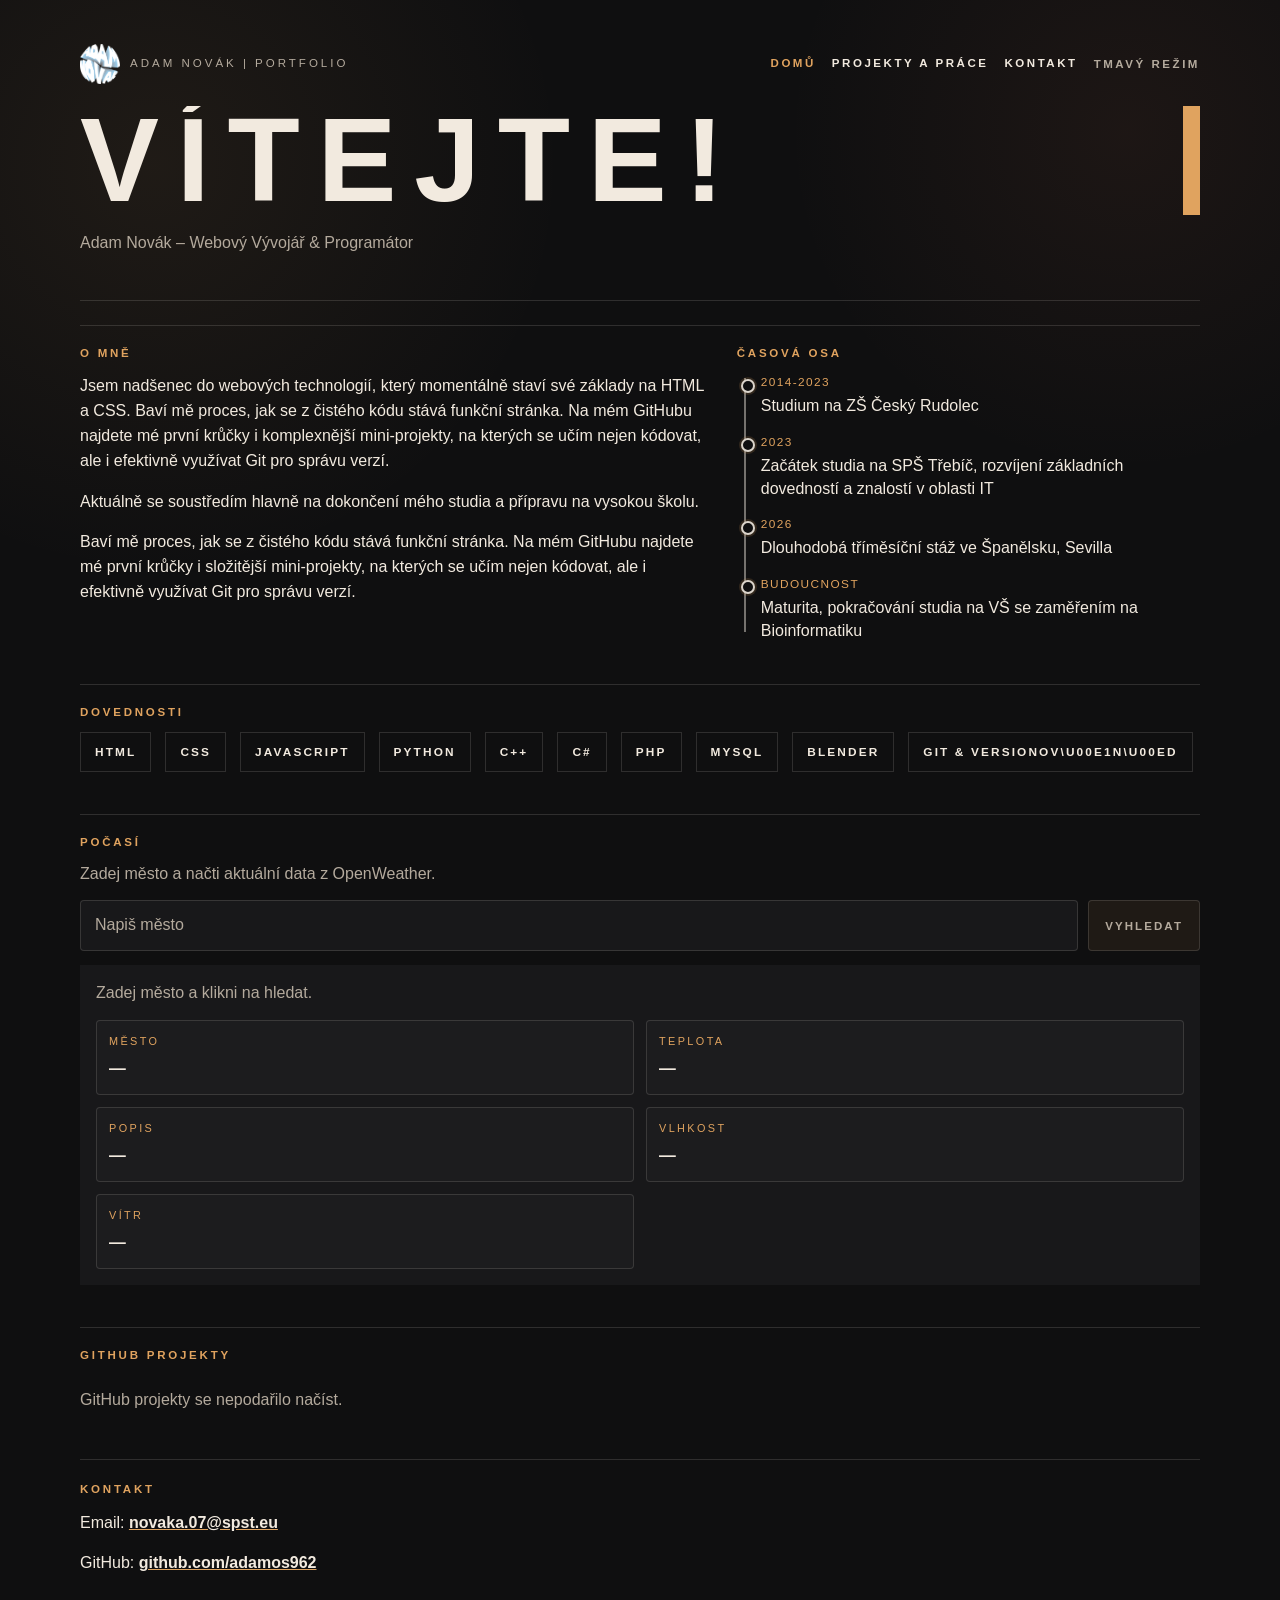
==== my-portfolio/index.html @ a5efb4b7 "Added the github repositories, also changed index a bit" ====
<!DOCTYPE html>
<html lang="cs">
<head>
    <meta charset="UTF-8">
    <meta name="viewport" content="width=device-width, initial-scale=1.0">
    <meta name="description" content="Portfolio Adama Nováka – webový vývojář, programátor, 3D designer. HTML, CSS, JavaScript, Python, C++. Přehled projektů a dovedností.">
    <meta name="author" content="Adam Novák">
    <meta name="keywords" content="portfolio, webový vývojář, HTML CSS JavaScript, Python, programátor, Třebíč">
    <meta name="robots" content="index,follow,max-snippet:-1,max-image-preview:large">
    <meta name="theme-color" content="#0f0f10">
    <meta name="color-scheme" content="dark light">
    <meta property="og:locale" content="cs_CZ">
    <meta property="og:type" content="website">
    <meta property="og:url" content="https://adamnovak-portfolio.netlify.app/">
    <meta property="og:site_name" content="Adam Novák | Portfolio">
    <meta property="og:title" content="Adam Novák | Portfolio">
    <meta property="og:description" content="Osobní portfolio Adama Nováka. Webové projekty, studijní práce, dovednosti a kontakt na jednom místě.">
    <meta property="og:image" content="https://adamnovak-portfolio.netlify.app/LOGO.png">
    <meta property="og:image:width" content="512">
    <meta property="og:image:height" content="512">
    <meta property="og:image:type" content="image/png">
    <meta name="twitter:card" content="summary_large_image">
    <meta name="twitter:title" content="Adam Novák | Portfolio">
    <meta name="twitter:description" content="Osobní portfolio Adama Nováka. Webové projekty, studijní práce, dovednosti a kontakt na jednom místě.">
    <meta name="twitter:image" content="https://adamnovak-portfolio.netlify.app/LOGO.png">
    <meta name="twitter:creator" content="@adamos962">
    <meta name="apple-mobile-web-app-capable" content="yes">
    <meta name="apple-mobile-web-app-status-bar-style" content="black-translucent">
    <title>Adam Novák | Portfolio – Webový Vývojář & Programátor</title>
    <link rel="icon" type="image/png" href="LOGO.png">
    <link rel="canonical" href="https://adamnovak-portfolio.netlify.app/">
    <link rel="preconnect" href="https://api.openweathermap.org">
    <link rel="dns-prefetch" href="https://github.com">
    <link rel="stylesheet" href="style.css">
    <script type="application/ld+json">
    {
        "@context": "https://schema.org",
        "@type": "ProfilePage",
        "name": "Adam Novák | Portfolio",
        "url": "https://adamnovak-portfolio.netlify.app/",
        "description": "Portfolio Adama Nováka – webový vývojář, programátor, 3D designer.",
        "inLanguage": "cs-CZ",
        "datePublished": "2024-01-01",
        "isAccessibleForFree": true,
        "mainEntity": {
            "@type": "Person",
            "name": "Adam Novák",
            "url": "https://adamnovak-portfolio.netlify.app/",
            "email": "novaka.07@spst.eu",
            "jobTitle": "Student, Webový Vývojář & Programátor",
            "affiliation": {
                "@type": "EducationalOrganization",
                "name": "SPŠ Třebíč"
            },
            "knowsLanguage": ["cs", "en"],
            "sameAs": [
                "https://github.com/adamos962"
            ],
            "skills": "HTML, CSS, JavaScript, Python, C++, C#, MySQL, Blender, 3D Modeling"
        }
    }
    </script>
    <script type="application/ld+json">
    {
        "@context": "https://schema.org",
        "@type": "BreadcrumbList",
        "itemListElement": [
            {
                "@type": "ListItem",
                "position": 1,
                "name": "Domů",
                "item": "https://adamnovak-portfolio.netlify.app/"
            },
            {
                "@type": "ListItem",
                "position": 2,
                "name": "O Mně",
                "item": "https://adamnovak-portfolio.netlify.app/#o-mne"
            },
            {
                "@type": "ListItem",
                "position": 3,
                "name": "Dovednosti",
                "item": "https://adamnovak-portfolio.netlify.app/#dovednosti"
            }
        ]
    }
    </script>
</head>
<body>
    <header class="hero">
        <div class="hero__topbar">
            <a class="hero__brand" href="index.html" aria-label="Přejít na hlavní stránku">
                <img class="hero__logo hero__logo--large" src="LOGO.png" alt="Logo Adam Novák">
                <span>Adam Novák | Portfolio</span>
            </a>
            <nav aria-label="Hlavní navigace">
                <a href="index.html" aria-current="page">Domů</a>
                <a href="projekty.html">Projekty a Práce</a>
                <a href="#kontakt">Kontakt</a>
                <button type="button" data-theme-toggle>Tmavý režim</button>
            </nav>
        </div>

        <h1 class="typewriter"></h1>
        <p class="hero__subtitle">Adam Novák – Webový Vývojář & Programátor</p>
    </header>

    <main class="obsah">
        <section id="o-mne" class="karta about-section" itemscope itemtype="https://schema.org/EducationalOccupationalCredential">
            <div>
                <h2>O mně</h2>
                <p itemprop="description">
                    Jsem nadšenec do webových technologií, který momentálně staví své základy na HTML a CSS. Baví mě proces, jak se z čistého kódu stává funkční stránka. Na mém GitHubu najdete mé první krůčky i komplexnější mini-projekty, na kterých se učím nejen kódovat, ale i efektivně využívat Git pro správu verzí.
                </p>
                <p>
                    Aktuálně se soustředím hlavně na dokončení mého studia a přípravu na vysokou školu.
                </p>

                <p>
                    Baví mě proces, jak se z čistého kódu stává funkční stránka. Na mém GitHubu najdete mé první krůčky i složitější mini-projekty, na kterých se učím nejen kódovat, ale i efektivně využívat Git pro správu verzí.
                </p>
                </p>
            </div>
            <aside class="study-timeline" aria-label="Studijní timeline">
                <h2>Časová osa</h2>
                <ol class="study-timeline__list">
                    <li><span>2014-2023</span>Studium na ZŠ Český Rudolec</li>
                    <li><span>2023</span>Začátek studia na SPŠ Třebíč, rozvíjení základních dovedností a znalostí v oblasti IT</li>
                    <li><span>2026</span>Dlouhodobá tříměsíční stáž ve Španělsku, Sevilla</li>
                    <li><span>Budoucnost</span>Maturita, pokračování studia na VŠ se zaměřením na Bioinformatiku</li>
                </ol>
            </aside>
        </section>

        <section id="dovednosti" class="karta">
            <h2>Dovednosti</h2>
            <ul class="seznam-dovednosti" itemscope itemtype="https://schema.org/Thing">
                <li itemprop="keywords">HTML</li>
                <li itemprop="keywords">CSS</li>
                <li itemprop="keywords">JavaScript</li>
                <li itemprop="keywords">Python</li>
                <li itemprop="keywords">C++</li>
                <li itemprop="keywords">C#</li>
                <li itemprop="keywords">PHP</li>
                <li itemprop="keywords">MySQL</li>
                <li itemprop="keywords">Blender</li>
                <li itemprop="keywords">Git & Versionov\u00e1n\u00ed</li>
            </ul>
        </section>

        <section id="weather" class="karta weather-widget">
            <div class="weather-widget__intro">
                <h2>Počasí</h2>
                <p>Zadej město a načti aktuální data z OpenWeather.</p>
            </div>

            <div class="weather-widget__controls">
                <input id="weather-city-input" class="weather-widget__input" type="text" placeholder="Napiš město" aria-label="Název města">
                <button type="button" data-weather-search class="weather-widget__button">Vyhledat</button>
            </div>

            <div class="weather-card" aria-live="polite">
                <p id="weather-message" class="weather-card__message">Zadej město a klikni na hledat.</p>
                <dl class="weather-card__details">
                    <div class="weather-card__item">
                        <dt>Město</dt>
                        <dd id="weather-city-name">—</dd>
                    </div>
                    <div class="weather-card__item">
                        <dt>Teplota</dt>
                        <dd id="weather-temperature">—</dd>
                    </div>
                    <div class="weather-card__item">
                        <dt>Popis</dt>
                        <dd id="weather-description">—</dd>
                    </div>
                    <div class="weather-card__item">
                        <dt>Vlhkost</dt>
                        <dd id="weather-humidity">—</dd>
                    </div>
                    <div class="weather-card__item">
                        <dt>Vítr</dt>
                        <dd id="weather-wind">—</dd>
                    </div>
                </dl>
            </div>
        </section>

        <section id="projects" class="karta github-projects" aria-labelledby="github-projects-heading"></section>

        
    </main>

    <footer id="kontakt" class="karta karta--footer">
        <h2>Kontakt</h2>
        <address class="kontakt-data">
            <p>Email: <a href="mailto:novaka.07@spst.eu">novaka.07@spst.eu</a></p>
            <p>GitHub: <a href="https://github.com/adamos962" target="_blank" rel="noopener noreferrer">github.com/adamos962</a></p>
        </address>
    </footer>
    <script src="script.js" defer></script>
</body>
</html>
---- my-portfolio/style.css ----
:root {
	--bg: #0f0f10;
	--surface: #18181a;
	--ink: #f2eadf;
	--muted: #b4aa9d;
	--line: rgba(242, 234, 223, 0.14);
	--accent: #e0a35f;
	--page-width: 1120px;
}

body.dark-mode {
	--bg: #e5d0ad;
	--surface: #d7bb86;
	--ink: #1f1f22;
	--muted: #5f5a54;
	--line: rgba(31, 31, 34, 0.14);
	--accent: #8b5e2d;
}

* {
	box-sizing: border-box;
	user-select: none;
}

body {
	margin: 0;
	padding: 22px 18px 36px;
	font-family: Arial, sans-serif;
	line-height: 1.55;
	color: var(--ink);
	background:
		radial-gradient(circle at 12% 10%, rgba(224, 163, 95, 0.08), transparent 22%),
		radial-gradient(circle at 88% 8%, rgba(216, 119, 82, 0.07), transparent 18%),
		var(--bg);
}

.hero, .obsah, .karta--footer {
	max-width: var(--page-width);
	margin: 0 auto;
}

.hero {
	padding: 22px 0 26px;
	border-bottom: 1px solid var(--line);
}

.hero__topbar {
	display: flex;
	justify-content: space-between;
	align-items: center;
	flex-wrap: wrap;
	gap: 18px;
	margin-bottom: 22px;
}

.hero__brand, nav a, .karta h2, .stack, .project-kicker, .seznam-dovednosti li, .study-timeline__list span {
	font-family: "Arial Narrow", "Helvetica Neue Condensed Bold", Impact, "Arial Black", sans-serif;
	text-transform: uppercase;
}

.hero__brand {
	margin: 0;
	display: inline-flex;
	align-items: center;
	gap: 10px;
	font-size: 0.72rem;
	letter-spacing: 0.26em;
	color: var(--muted);
	text-decoration: none;
}

.hero__logo {
	width: 28px;
	height: 28px;
	object-fit: contain;
	border-radius: 6px;
}

.hero__logo--large {
	width: 40px;
	height: 40px;
}

nav {
	display: flex;
	flex-wrap: wrap;
	gap: 16px;
}

nav a {
	font-size: 0.72rem;
	font-weight: 700;
	letter-spacing: 0.22em;
	text-decoration: none;
	color: var(--ink);
}

nav a[aria-current="page"] {
	color: var(--accent);
}

nav button, .weather-widget__button {
	padding: 0;
	border: 0;
	background: transparent;
	color: var(--muted);
	font-family: "Arial Narrow", "Helvetica Neue Condensed Bold", Impact, "Arial Black", sans-serif;
	font-size: 0.72rem;
	font-weight: 700;
	letter-spacing: 0.22em;
	text-transform: uppercase;
	cursor: pointer;
	transition: color 0.2s ease;
}

.weather-widget__button {
	padding: 12px 16px;
	border: 1px solid var(--line);
	border-radius: 4px;
	background: rgba(224, 163, 95, 0.08);
	letter-spacing: 0.18em;
	text-transform: uppercase;
}

nav button:hover, .weather-widget__button:hover {
	color: var(--accent);
	transform: none;
}

nav button:focus-visible, .weather-widget__button:focus-visible {
	outline: 2px solid var(--accent);
	outline-offset: 4px;
}

h1, h2, h3 {
	margin: 0;
	font-family: "Arial Narrow", "Helvetica Neue Condensed Bold", Impact, "Arial Black", sans-serif;
	line-height: 0.92;
}

h1 {
	font-size: clamp(3.4rem, 10vw, 7.4rem);
	letter-spacing: -0.1em;
	text-transform: uppercase;
}

h1.typewriter {
	overflow: hidden;
	white-space: nowrap;
	border-right: 0.15em solid var(--accent);
	letter-spacing: 0.15em;
	animation: typing 3.5s steps(30, end), blink-caret 0.5s step-end infinite;
}

@keyframes typing {
	from { width: 0; }
	to { width: 100%; }
}

@keyframes blink-caret {
	from, to { border-color: transparent; }
	50% { border-color: var(--accent); }
}

.hero__subtitle {
	margin: 16px 0 18px;
	max-width: 40ch;
	font-size: 1rem;
	color: var(--muted);
}

.weather-widget {
	display: grid;
	gap: 14px;
}

.weather-widget__intro p {
	margin: 0;
	color: var(--muted);
}

.weather-widget__controls {
	display: flex;
	flex-wrap: wrap;
	gap: 10px;
}

.weather-widget__input {
	flex: 1 1 260px;
	min-width: 0;
	padding: 12px 14px;
	border: 1px solid var(--line);
	border-radius: 4px;
	background: var(--surface);
	color: var(--ink);
	font: inherit;
	user-select: text;
}

.weather-widget__input::placeholder {
	color: var(--muted);
}

.weather-widget__input:focus-visible {
	outline: 2px solid var(--accent);
	outline-offset: 2px;
}

.weather-widget__button:hover {
	background: rgba(224, 163, 95, 0.16);
	border-color: rgba(224, 163, 95, 0.32);
}

.weather-card {
	padding: 16px;
	background: var(--surface);
}

.weather-card__message {
	margin: 0 0 14px;
	color: var(--muted);
}

.weather-card__details {
	display: grid;
	grid-template-columns: repeat(2, minmax(0, 1fr));
	gap: 12px;
	margin: 0;
	padding: 0;
}

.weather-card__item {
	padding: 12px;
	border: 1px solid var(--line);
	border-radius: 4px;
	background: rgba(255, 255, 255, 0.02);
}

.weather-card__item dt {
	margin: 0 0 6px;
	font-family: "Arial Narrow", "Helvetica Neue Condensed Bold", Impact, "Arial Black", sans-serif;
	font-size: 0.68rem;
	letter-spacing: 0.22em;
	text-transform: uppercase;
	color: var(--accent);
}

.weather-card__item dd {
	margin: 0;
	font-size: 1.05rem;
	font-weight: 700;
	letter-spacing: 0.02em;
}

.github-projects {
	display: grid;
	gap: 14px;
}

.github-projects__message {
	margin: 0;
	color: var(--muted);
}

.github-projects__grid {
	display: grid;
	grid-template-columns: repeat(2, minmax(0, 1fr));
	gap: 16px;
}

.github-project-card {
	padding: 18px;
	border: 1px solid var(--line);
	background: var(--surface);
}

.github-project-card__title {
	margin: 0 0 8px;
	font-size: 1rem;
}

.github-project-card__badge {
	display: inline-block;
	margin-bottom: 10px;
	padding: 4px 8px;
	border-radius: 999px;
	color: #111216;
	font-size: 0.7rem;
	font-weight: 700;
}

.github-project-card__description {
	margin: 0 0 14px;
	color: var(--ink);
}

.github-project-card__link {
	color: var(--accent);
	text-decoration: none;
	font-size: 0.9rem;
}

.github-project-card__link:hover {
	text-decoration: underline;
}

.obsah {
	margin-top: 24px;
	display: grid;
	gap: 20px;
}

.karta {
	padding: 22px 0;
	border-top: 1px solid var(--line);
}

.karta h2 {
	margin-bottom: 14px;
	font-size: 0.72rem;
	letter-spacing: 0.24em;
	color: var(--accent);
}

.about-section {
	display: grid;
	grid-template-columns: minmax(0, 1.15fr) minmax(300px, 0.85fr);
	gap: 30px;
	align-items: start;
}

.study-timeline__list {
	margin: 0;
	padding: 2px 0 0 24px;
	list-style: none;
	position: relative;
}

.study-timeline__list::before {
	content: "";
	position: absolute;
	left: 7px;
	top: 6px;
	bottom: 10px;
	width: 2px;
	background: rgba(242, 234, 223, 0.45);
}

.study-timeline__list li {
	position: relative;
	margin-bottom: 16px;
	line-height: 1.45;
}

.study-timeline__list li:last-child { margin-bottom: 0; }

.study-timeline__list li::before {
	content: "";
	position: absolute;
	left: -20px;
	top: 0.3rem;
	width: 10px;
	height: 10px;
	border-radius: 50%;
	border: 2px solid rgba(242, 234, 223, 0.9);
	background: var(--bg);
	box-shadow: 0 0 0 2px rgba(224, 163, 95, 0.16);
}

.study-timeline__list span {
	display: block;
	margin-bottom: 3px;
	font-size: 0.74rem;
	letter-spacing: 0.12em;
	color: var(--accent);
}

.seznam-dovednosti {
	display: flex;
	flex-wrap: wrap;
	gap: 14px;
	margin: 14px 0 0;
	padding: 0;
	list-style: none;
}

.seznam-dovednosti li {
	padding: 10px 14px;
	border: 1px solid var(--line);
	font-size: 0.74rem;
	font-weight: 700;
	letter-spacing: 0.18em;
}

.projekty-grid {
	display: grid;
	grid-template-columns: repeat(2, minmax(0, 1fr));
	gap: 16px;
	margin-top: 14px;
	padding: 0;
	list-style: none;
}

.projekt-karta {
	border: 1px solid var(--line);
	background: var(--surface);
}

.projekt-karta article {
	padding: 20px;
	height: 100%;
}

.project-kicker {
	margin: 0 0 12px;
	font-size: 0.68rem;
	letter-spacing: 0.24em;
	color: var(--accent);
}

.projekt-karta h3 {
	margin: 0 0 12px;
	font-size: 1.55rem;
	text-transform: uppercase;
	letter-spacing: 0.06em;
}

.projekt-popis {
	min-height: 4.65em;
}

.project-media {
	display: grid;
	grid-template-columns: repeat(2, minmax(0, 1fr));
	gap: 10px;
	margin: 16px 0 12px;
}

.project-media img {
	display: block;
	width: 100%;
	height: 190px;
	padding: 7px;
	object-fit: cover;
	border: 1px solid rgba(224, 163, 95, 0.28);
	border-radius: 4px;
	background: #111216;
	box-shadow: 0 10px 22px rgba(0, 0, 0, 0.3);
}

.stack {
	margin: 12px 0 0;
	color: var(--muted);
	font-size: 0.72rem;
	font-weight: 700;
	letter-spacing: 0.2em;
}

.work-list {
	margin-top: 8px;
}

.work-item {
	padding: 16px 0 22px;
	border-top: 1px solid var(--line);
}

.work-item--with-img {
	display: flex;
	gap: 34px;
	align-items: center;
	justify-content: space-between;
}

.work-content { flex: 1; }
.work-image { flex: 0 0 360px; }

.work-image img {
	display: block;
	width: 100%;
	height: 220px;
	padding: 7px;
	border: 1px solid rgba(224, 163, 95, 0.35);
	border-radius: 4px;
	background: #111216;
	object-fit: cover;
	box-shadow: 0 14px 28px rgba(0, 0, 0, 0.35);
}

.work-item h3 {
	margin: 0 0 10px;
	font-size: 1.25rem;
	text-transform: uppercase;
	letter-spacing: 0.04em;
}

.work-text {
	margin: 0;
	max-width: 75ch;
}

.karta--footer {
	margin-top: 24px;
	padding-top: 24px;
	border-top: 1px solid var(--line);
}

.karta--footer a {
	color: var(--ink);
	font-weight: 700;
	text-decoration: underline;
	text-decoration-color: var(--accent);
}

.kontakt-data {
	font-style: normal;
}

@media (max-width: 760px) {
	body {
		padding: 16px 10px 22px;
	}

	.hero {
		padding: 16px 0 18px;
	}

	.karta {
		padding: 18px 0;
	}

	.about-section, .projekty-grid, .project-media, .github-projects__grid {
		grid-template-columns: 1fr;
	}

	.weather-card__details {
		grid-template-columns: 1fr;
	}

	.project-media img {
		height: 210px;
	}

	.about-section {
		gap: 20px;
	}

	.work-item--with-img {
		flex-direction: column;
		gap: 15px;
	}

	.work-image {
		flex: none;
		width: 100%;
	}

	.work-image img {
		height: 210px;
	}
}
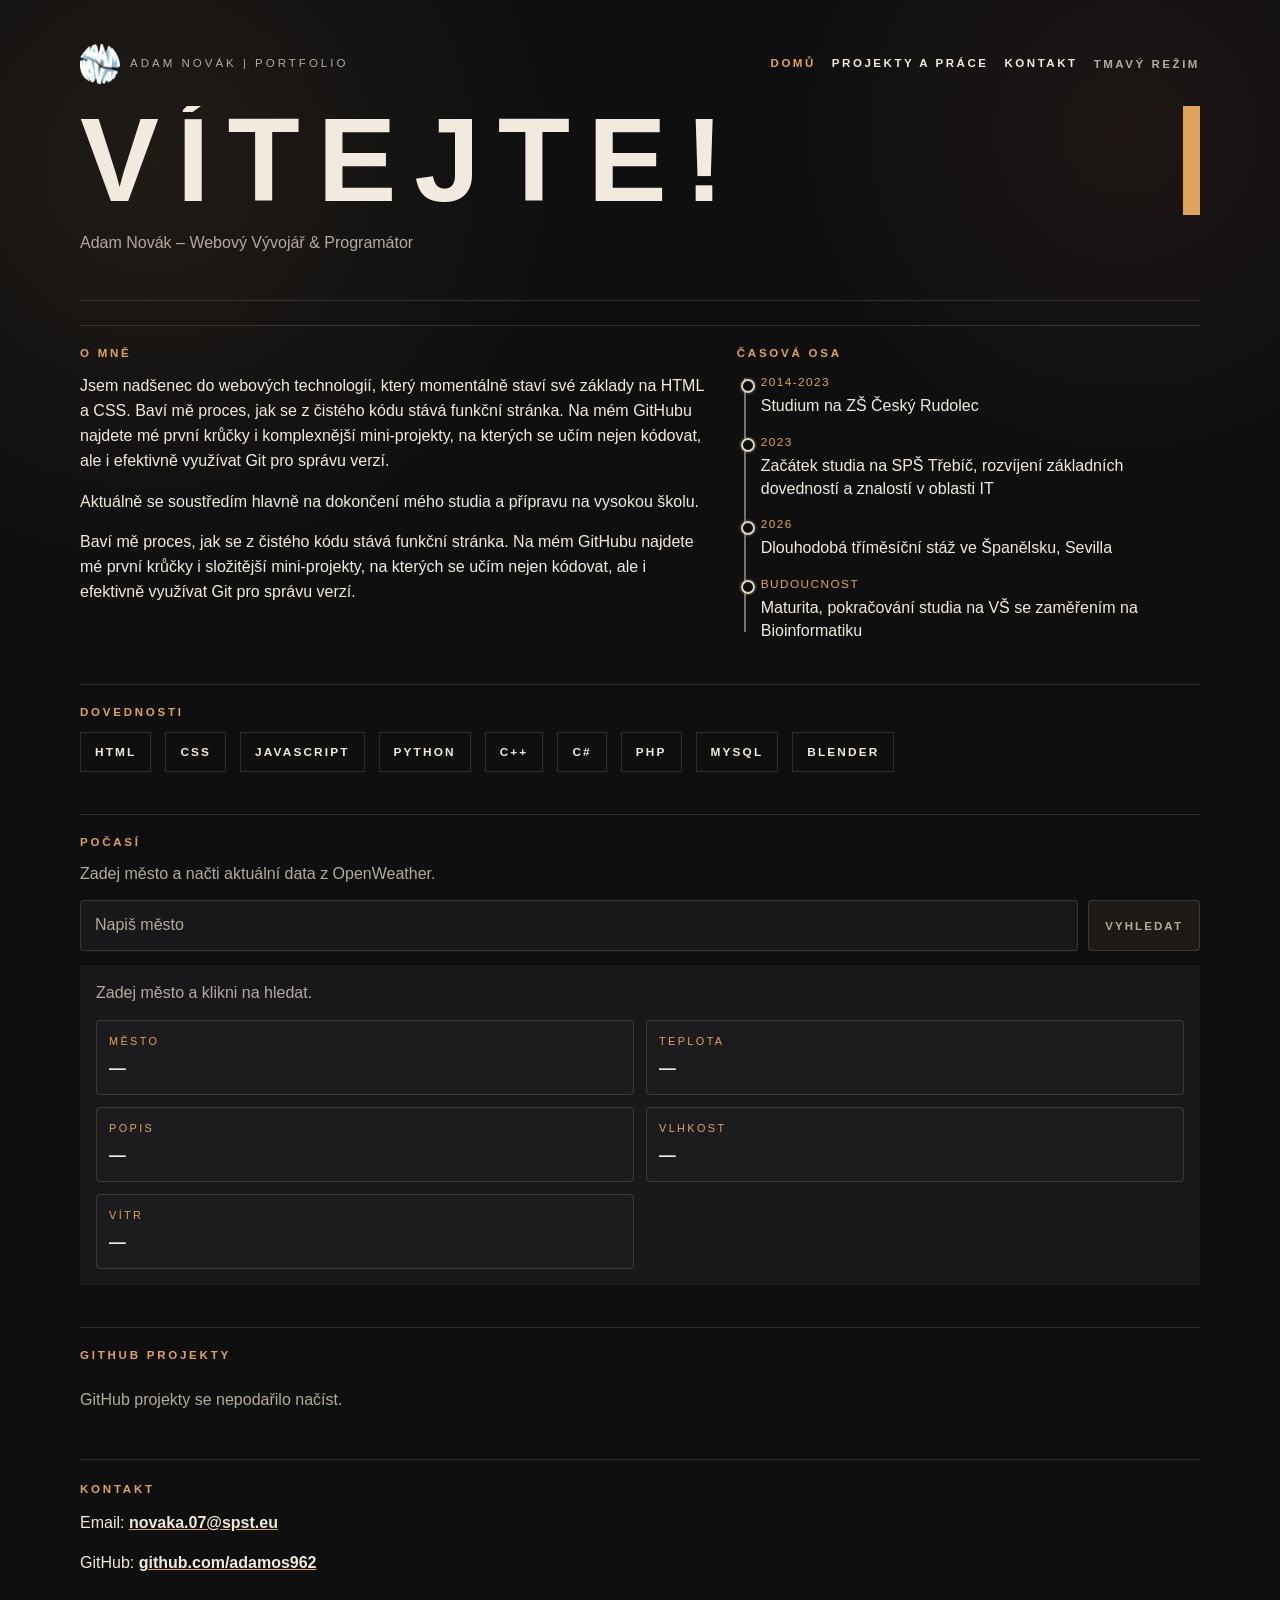
==== commit 9366b20c: "Security hardening: XSS/injection prevention, CSP headers, input validation" ====
--- a/my-portfolio/index.html
+++ b/my-portfolio/index.html
@@ -145,7 +145,6 @@
                 <li itemprop="keywords">PHP</li>
                 <li itemprop="keywords">MySQL</li>
                 <li itemprop="keywords">Blender</li>
-                <li itemprop="keywords">Git & Versionov\u00e1n\u00ed</li>
             </ul>
         </section>
 
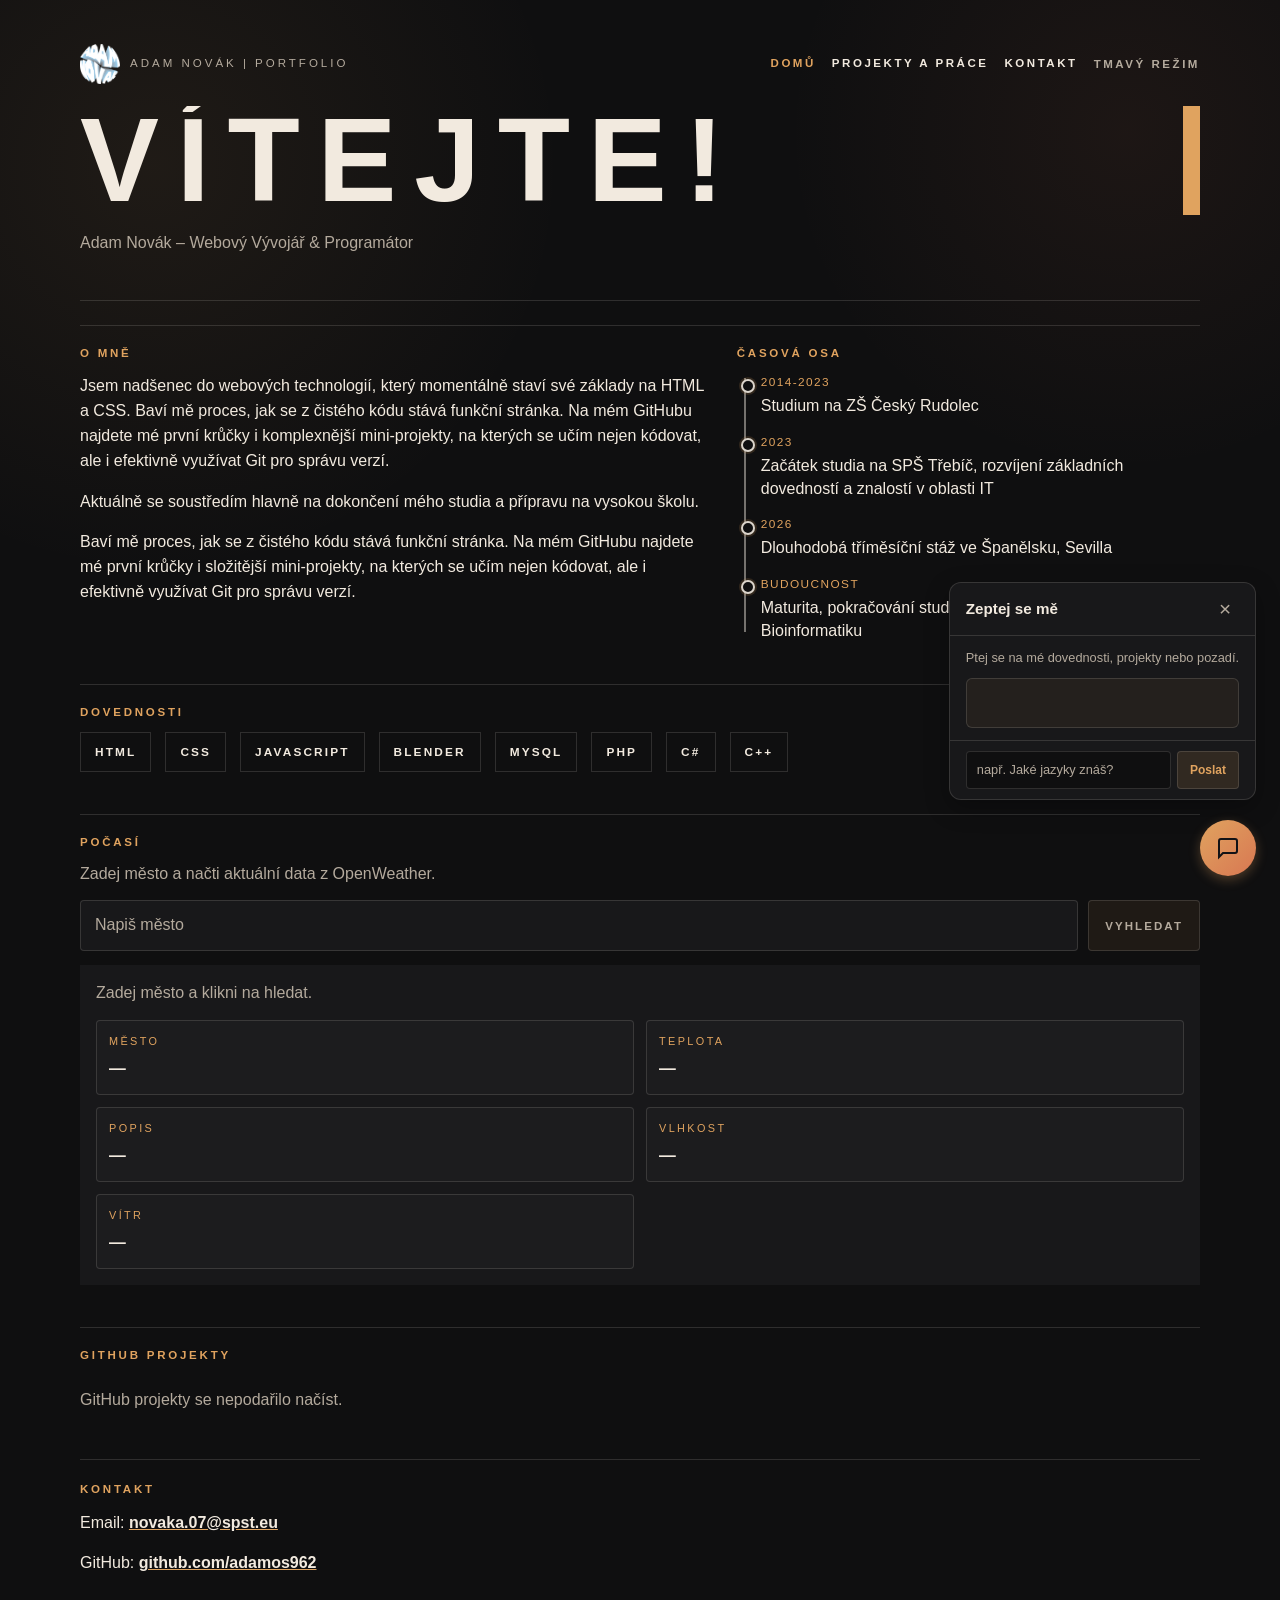
==== commit 5cfcd60e: "added AI assistant" ====
--- a/my-portfolio/index.html
+++ b/my-portfolio/index.html
@@ -9,6 +9,7 @@
     <meta name="robots" content="index,follow,max-snippet:-1,max-image-preview:large">
     <meta name="theme-color" content="#0f0f10">
     <meta name="color-scheme" content="dark light">
+    <meta name="mobile-web-app-capable" content="yes">
     <meta property="og:locale" content="cs_CZ">
     <meta property="og:type" content="website">
     <meta property="og:url" content="https://adamnovak-portfolio.netlify.app/">
@@ -24,7 +25,6 @@
     <meta name="twitter:description" content="Osobní portfolio Adama Nováka. Webové projekty, studijní práce, dovednosti a kontakt na jednom místě.">
     <meta name="twitter:image" content="https://adamnovak-portfolio.netlify.app/LOGO.png">
     <meta name="twitter:creator" content="@adamos962">
-    <meta name="apple-mobile-web-app-capable" content="yes">
     <meta name="apple-mobile-web-app-status-bar-style" content="black-translucent">
     <title>Adam Novák | Portfolio – Webový Vývojář & Programátor</title>
     <link rel="icon" type="image/png" href="LOGO.png">
@@ -38,9 +38,9 @@
         "@type": "ProfilePage",
         "name": "Adam Novák | Portfolio",
         "url": "https://adamnovak-portfolio.netlify.app/",
-        "description": "Portfolio Adama Nováka – webový vývojář, programátor, 3D designer.",
+        "description": "Portfolio Adama Nováka - webový vývojář, programátor, 3D designer.",
         "inLanguage": "cs-CZ",
-        "datePublished": "2024-01-01",
+        "datePublished": "2026-05-05",
         "isAccessibleForFree": true,
         "mainEntity": {
             "@type": "Person",
@@ -135,16 +135,16 @@
 
         <section id="dovednosti" class="karta">
             <h2>Dovednosti</h2>
-            <ul class="seznam-dovednosti" itemscope itemtype="https://schema.org/Thing">
-                <li itemprop="keywords">HTML</li>
-                <li itemprop="keywords">CSS</li>
-                <li itemprop="keywords">JavaScript</li>
-                <li itemprop="keywords">Python</li>
-                <li itemprop="keywords">C++</li>
-                <li itemprop="keywords">C#</li>
-                <li itemprop="keywords">PHP</li>
-                <li itemprop="keywords">MySQL</li>
-                <li itemprop="keywords">Blender</li>
+            <ul class="seznam-dovednosti" itemscope itemtype="https://schema.org/ItemList">
+                <link itemprop="itemListOrder" href="https://schema.org/ItemListUnordered" />
+                <li itemprop="itemListElement">HTML</li>
+                <li itemprop="itemListElement">CSS</li>
+                <li itemprop="itemListElement">JavaScript</li>
+                <li itemprop="itemListElement">Blender</li>
+                <li itemprop="itemListElement">MySQL</li>
+                <li itemprop="itemListElement">PHP</li>
+                <li itemprop="itemListElement">C#</li>
+                <li itemprop="itemListElement">C++</li>
             </ul>
         </section>
 
@@ -187,9 +187,31 @@
         </section>
 
         <section id="projects" class="karta github-projects" aria-labelledby="github-projects-heading"></section>
-
-        
     </main>
+
+    <!-- Floating Chat Widget -->
+    <button id="chat-bubble" class="chat-bubble" aria-label="Otevřít chat" aria-expanded="false">
+        <svg width="24" height="24" viewBox="0 0 24 24" fill="none" stroke="currentColor" stroke-width="2">
+            <path d="M21 15a2 2 0 0 1-2 2H7l-4 4V5a2 2 0 0 1 2-2h14a2 2 0 0 1 2 2z"></path>
+        </svg>
+    </button>
+
+    <div id="chat-modal" class="chat-modal" hidden>
+        <div class="chat-modal__container">
+            <div class="chat-modal__header">
+                <h2>Zeptej se mě</h2>
+                <button id="chat-close" class="chat-modal__close" aria-label="Zavřít chat">&times;</button>
+            </div>
+            <div class="chat-modal__body">
+                <p class="chat-modal__intro">Ptej se na mé dovednosti, projekty nebo pozadí.</p>
+                <div id="chat-response" aria-live="polite" class="chat-response"></div>
+            </div>
+            <div class="chat-modal__footer">
+                <input type="text" id="chat-input" placeholder="např. Jaké jazyky znáš?" aria-label="Tvá otázka">
+                <button id="chat-send">Poslat</button>
+            </div>
+        </div>
+    </div>
 
     <footer id="kontakt" class="karta karta--footer">
         <h2>Kontakt</h2>
--- a/my-portfolio/style.css
+++ b/my-portfolio/style.css
@@ -516,46 +516,138 @@
 	font-style: normal;
 }
 
+/* Chat Widget */
+.chat-bubble {
+	position: fixed;
+	bottom: 24px;
+	right: 24px;
+	width: 56px;
+	height: 56px;
+	border-radius: 50%;
+	border: none;
+	background: linear-gradient(135deg, var(--accent), #d87752);
+	color: #111216;
+	cursor: pointer;
+	display: flex;
+	align-items: center;
+	justify-content: center;
+	box-shadow: 0 4px 12px rgba(224, 163, 95, 0.3);
+	transition: transform 0.2s, box-shadow 0.2s;
+	z-index: 999;
+}
+.chat-bubble:hover { transform: scale(1.1); box-shadow: 0 6px 16px rgba(224, 163, 95, 0.5); }
+.chat-bubble:focus-visible { outline: 2px solid var(--accent); outline-offset: 4px; }
+.chat-bubble svg { width: 24px; height: 24px; }
+
+.chat-modal {
+	position: fixed;
+	bottom: 100px;
+	right: 24px;
+	max-width: 360px;
+	background: var(--surface);
+	border: 1px solid var(--line);
+	border-radius: 12px;
+	box-shadow: 0 8px 24px rgba(0, 0, 0, 0.3);
+	max-height: 500px;
+	z-index: 998;
+	display: flex;
+	flex-direction: column;
+	animation: slideUp 0.3s ease-out;
+}
+@keyframes slideUp { from { opacity: 0; transform: translateY(20px); } to { opacity: 1; transform: translateY(0); } }
+
+.chat-modal__header {
+	padding: 12px 16px;
+	border-bottom: 1px solid var(--line);
+	display: flex;
+	justify-content: space-between;
+	align-items: center;
+}
+.chat-modal__header h2 { margin: 0; font-size: 0.95rem; color: var(--ink); }
+.chat-modal__close {
+	background: none;
+	border: none;
+	color: var(--muted);
+	cursor: pointer;
+	padding: 0;
+	font-size: 1.3rem;
+	width: 28px;
+	height: 28px;
+	display: flex;
+	align-items: center;
+	justify-content: center;
+}
+.chat-modal__close:hover { color: var(--accent); }
+
+.chat-modal__body {
+	padding: 12px 16px;
+	flex: 1;
+	overflow-y: auto;
+	display: flex;
+	flex-direction: column;
+	gap: 10px;
+}
+.chat-modal__intro { margin: 0; font-size: 0.8rem; color: var(--muted); }
+.chat-response {
+	padding: 10px 12px;
+	border: 1px solid var(--line);
+	border-radius: 6px;
+	background: rgba(224, 163, 95, 0.06);
+	color: var(--ink);
+	font-size: 0.85rem;
+	line-height: 1.4;
+	min-height: 50px;
+	display: flex;
+	align-items: center;
+}
+.chat-response.loading { color: var(--muted); font-style: italic; }
+.chat-response.error { color: #ff6b6b; }
+
+.chat-modal__footer {
+	padding: 10px 16px;
+	border-top: 1px solid var(--line);
+	display: flex;
+	gap: 6px;
+}
+#chat-input {
+	flex: 1;
+	padding: 8px 10px;
+	border: 1px solid var(--line);
+	border-radius: 4px;
+	background: var(--bg);
+	color: var(--ink);
+	font: inherit;
+	font-size: 0.8rem;
+	user-select: text;
+}
+#chat-input::placeholder { color: var(--muted); }
+#chat-input:focus-visible { outline: none; border-color: var(--accent); }
+#chat-send {
+	padding: 8px 12px;
+	border: 1px solid var(--line);
+	border-radius: 4px;
+	background: rgba(224, 163, 95, 0.12);
+	color: var(--accent);
+	font: inherit;
+	font-weight: 700;
+	font-size: 0.75rem;
+	cursor: pointer;
+	white-space: nowrap;
+	transition: all 0.2s;
+}
+#chat-send:hover { background: rgba(224, 163, 95, 0.2); border-color: var(--accent); }
+
 @media (max-width: 760px) {
-	body {
-		padding: 16px 10px 22px;
-	}
-
-	.hero {
-		padding: 16px 0 18px;
-	}
-
-	.karta {
-		padding: 18px 0;
-	}
-
-	.about-section, .projekty-grid, .project-media, .github-projects__grid {
-		grid-template-columns: 1fr;
-	}
-
-	.weather-card__details {
-		grid-template-columns: 1fr;
-	}
-
-	.project-media img {
-		height: 210px;
-	}
-
-	.about-section {
-		gap: 20px;
-	}
-
-	.work-item--with-img {
-		flex-direction: column;
-		gap: 15px;
-	}
-
-	.work-image {
-		flex: none;
-		width: 100%;
-	}
-
-	.work-image img {
-		height: 210px;
-	}
-}
+	body { padding: 16px 10px 22px; }
+	.hero { padding: 16px 0 18px; }
+	.karta { padding: 18px 0; }
+	.about-section, .projekty-grid, .project-media, .github-projects__grid { grid-template-columns: 1fr; }
+	.weather-card__details { grid-template-columns: 1fr; }
+	.project-media img { height: 210px; }
+	.about-section { gap: 20px; }
+	.work-item--with-img { flex-direction: column; gap: 15px; }
+	.work-image { flex: none; width: 100%; }
+	.work-image img { height: 210px; }
+	.chat-bubble { width: 48px; height: 48px; bottom: 16px; right: 16px; }
+	.chat-modal { bottom: 80px; right: 12px; max-width: calc(100vw - 24px); max-height: 60vh; }
+}
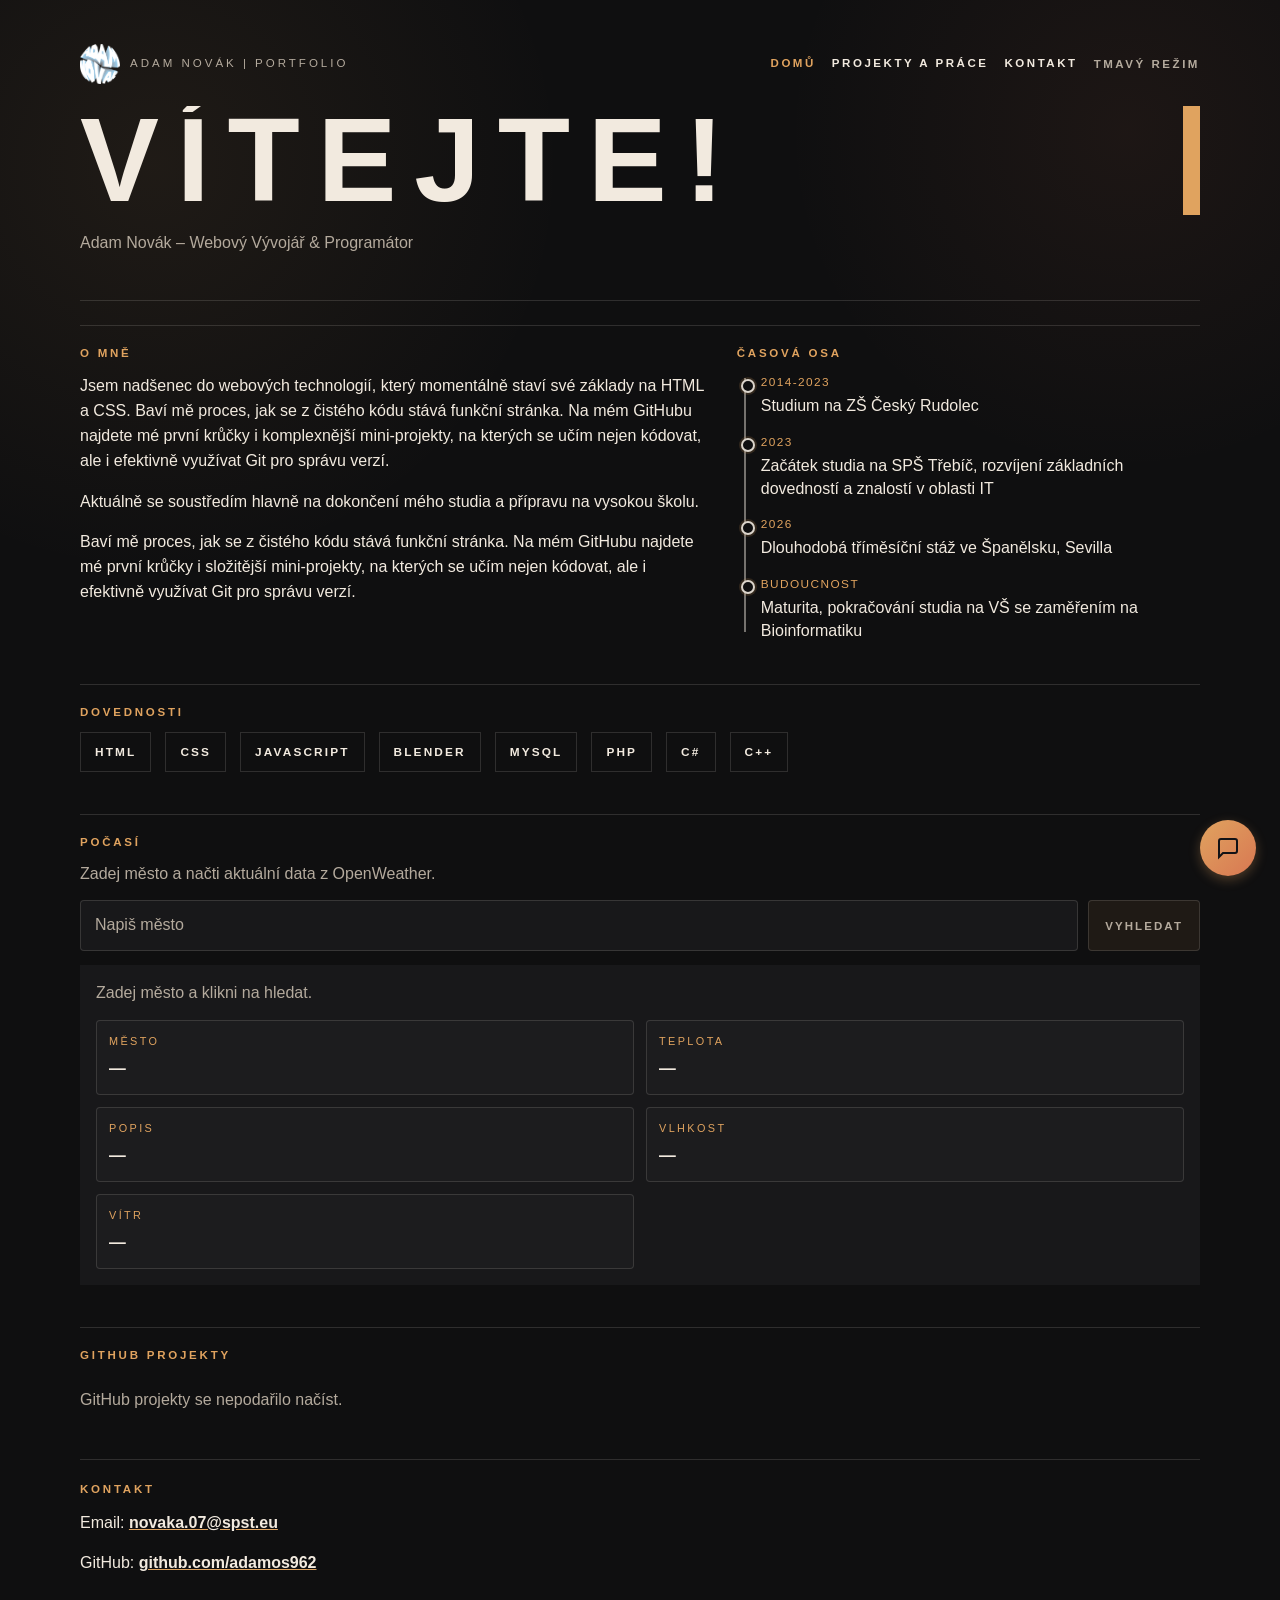
==== commit 5813c5fa: "New domain on netlify" ====
--- a/my-portfolio/index.html
+++ b/my-portfolio/index.html
@@ -12,23 +12,23 @@
     <meta name="mobile-web-app-capable" content="yes">
     <meta property="og:locale" content="cs_CZ">
     <meta property="og:type" content="website">
-    <meta property="og:url" content="https://adamnovak-portfolio.netlify.app/">
+    <meta property="og:url" content="https://eclectic-elf-6fe2ce.netlify.app/">
     <meta property="og:site_name" content="Adam Novák | Portfolio">
     <meta property="og:title" content="Adam Novák | Portfolio">
     <meta property="og:description" content="Osobní portfolio Adama Nováka. Webové projekty, studijní práce, dovednosti a kontakt na jednom místě.">
-    <meta property="og:image" content="https://adamnovak-portfolio.netlify.app/LOGO.png">
+    <meta property="og:image" content="https://eclectic-elf-6fe2ce.netlify.app/LOGO.png">
     <meta property="og:image:width" content="512">
     <meta property="og:image:height" content="512">
     <meta property="og:image:type" content="image/png">
     <meta name="twitter:card" content="summary_large_image">
     <meta name="twitter:title" content="Adam Novák | Portfolio">
     <meta name="twitter:description" content="Osobní portfolio Adama Nováka. Webové projekty, studijní práce, dovednosti a kontakt na jednom místě.">
-    <meta name="twitter:image" content="https://adamnovak-portfolio.netlify.app/LOGO.png">
+    <meta name="twitter:image" content="https://eclectic-elf-6fe2ce.netlify.app/LOGO.png">
     <meta name="twitter:creator" content="@adamos962">
     <meta name="apple-mobile-web-app-status-bar-style" content="black-translucent">
     <title>Adam Novák | Portfolio – Webový Vývojář & Programátor</title>
     <link rel="icon" type="image/png" href="LOGO.png">
-    <link rel="canonical" href="https://adamnovak-portfolio.netlify.app/">
+    <link rel="canonical" href="https://eclectic-elf-6fe2ce.netlify.app/">
     <link rel="preconnect" href="https://api.openweathermap.org">
     <link rel="dns-prefetch" href="https://github.com">
     <link rel="stylesheet" href="style.css">
@@ -37,7 +37,7 @@
         "@context": "https://schema.org",
         "@type": "ProfilePage",
         "name": "Adam Novák | Portfolio",
-        "url": "https://adamnovak-portfolio.netlify.app/",
+        "url": "https://eclectic-elf-6fe2ce.netlify.app/",
         "description": "Portfolio Adama Nováka - webový vývojář, programátor, 3D designer.",
         "inLanguage": "cs-CZ",
         "datePublished": "2026-05-05",
@@ -45,7 +45,7 @@
         "mainEntity": {
             "@type": "Person",
             "name": "Adam Novák",
-            "url": "https://adamnovak-portfolio.netlify.app/",
+            "url": "https://eclectic-elf-6fe2ce.netlify.app/",
             "email": "novaka.07@spst.eu",
             "jobTitle": "Student, Webový Vývojář & Programátor",
             "affiliation": {
@@ -69,19 +69,19 @@
                 "@type": "ListItem",
                 "position": 1,
                 "name": "Domů",
-                "item": "https://adamnovak-portfolio.netlify.app/"
+                "item": "https://eclectic-elf-6fe2ce.netlify.app/"
             },
             {
                 "@type": "ListItem",
                 "position": 2,
                 "name": "O Mně",
-                "item": "https://adamnovak-portfolio.netlify.app/#o-mne"
+                "item": "https://eclectic-elf-6fe2ce.netlify.app/#o-mne"
             },
             {
                 "@type": "ListItem",
                 "position": 3,
                 "name": "Dovednosti",
-                "item": "https://adamnovak-portfolio.netlify.app/#dovednosti"
+                "item": "https://eclectic-elf-6fe2ce.netlify.app/#dovednosti"
             }
         ]
     }
--- a/my-portfolio/style.css
+++ b/my-portfolio/style.css
@@ -554,6 +554,7 @@
 	flex-direction: column;
 	animation: slideUp 0.3s ease-out;
 }
+.chat-modal[hidden] { display: none; }
 @keyframes slideUp { from { opacity: 0; transform: translateY(20px); } to { opacity: 1; transform: translateY(0); } }
 
 .chat-modal__header {
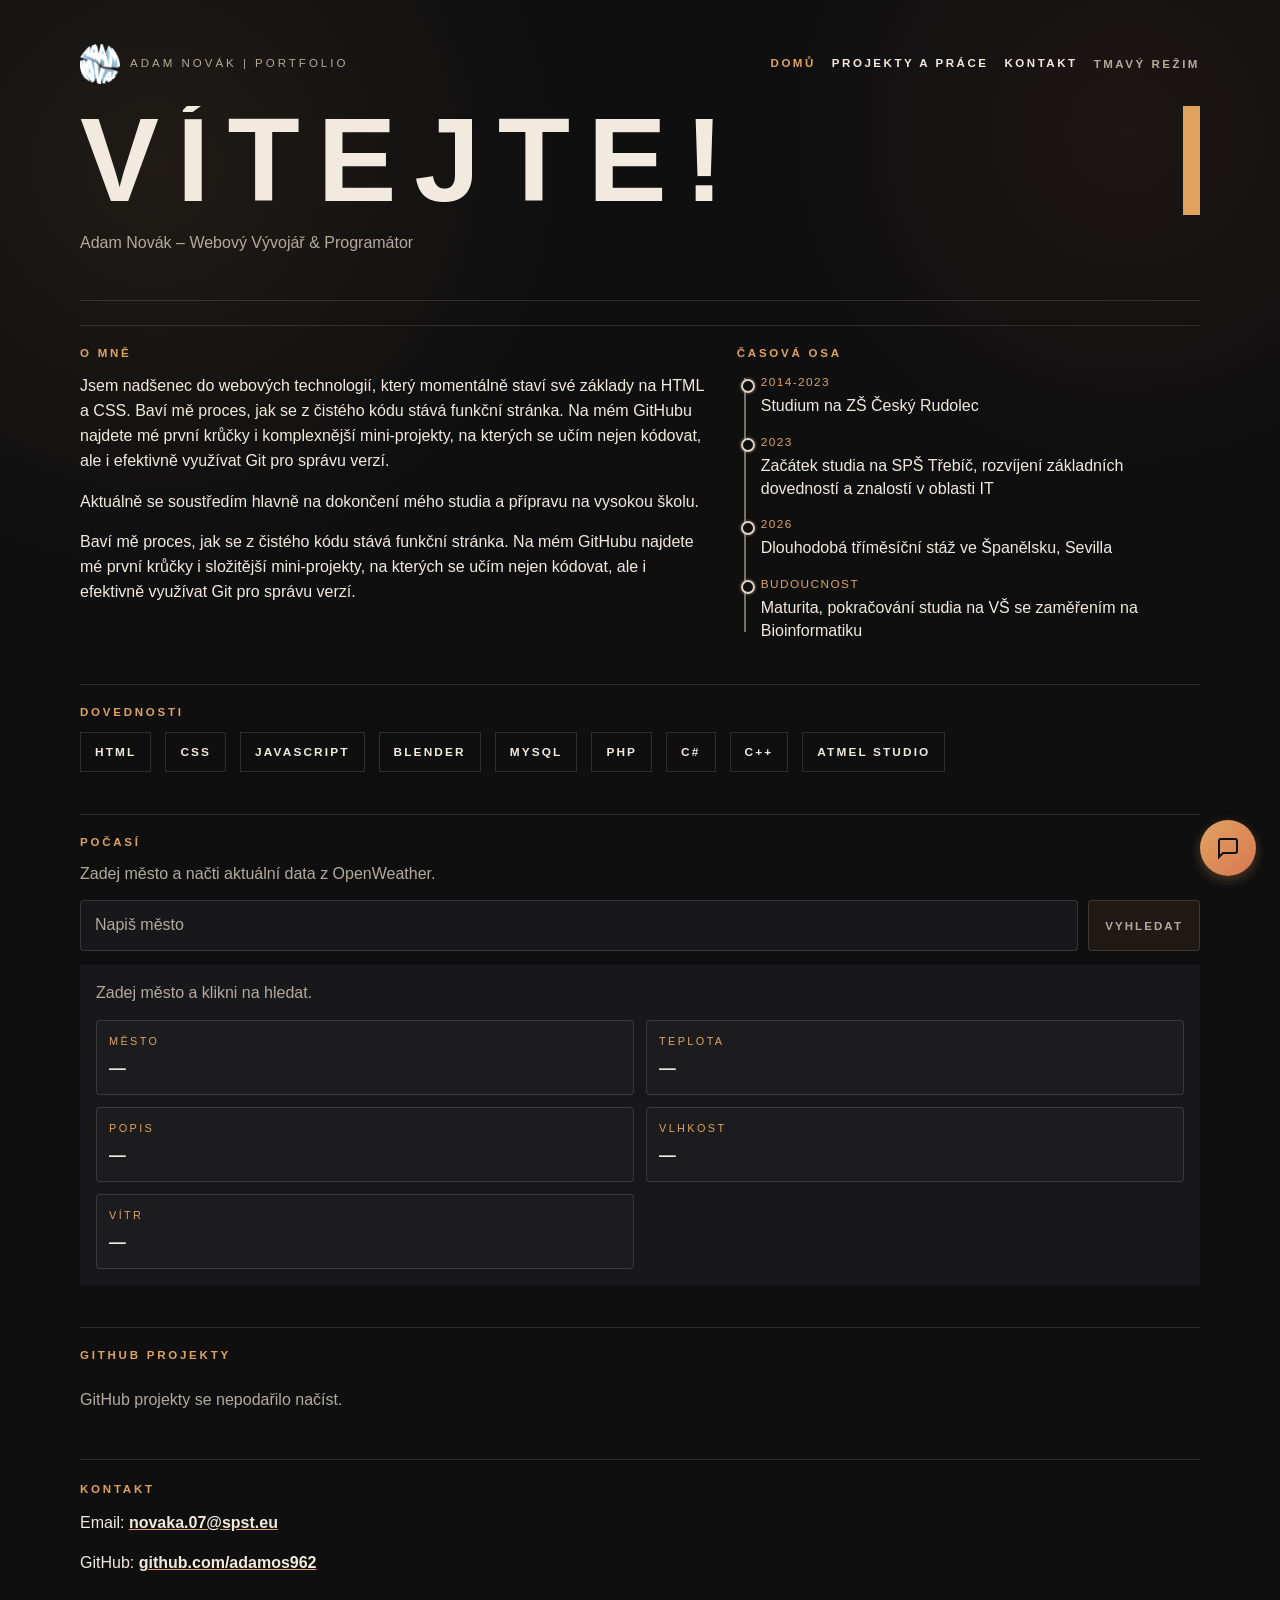
==== commit d0d8d6c5: "backing up" ====
--- a/my-portfolio/index.html
+++ b/my-portfolio/index.html
@@ -12,23 +12,23 @@
     <meta name="mobile-web-app-capable" content="yes">
     <meta property="og:locale" content="cs_CZ">
     <meta property="og:type" content="website">
-    <meta property="og:url" content="https://eclectic-elf-6fe2ce.netlify.app/">
+    <meta property="og:url" content="https://adameknovacek.netlify.app/">
     <meta property="og:site_name" content="Adam Novák | Portfolio">
     <meta property="og:title" content="Adam Novák | Portfolio">
     <meta property="og:description" content="Osobní portfolio Adama Nováka. Webové projekty, studijní práce, dovednosti a kontakt na jednom místě.">
-    <meta property="og:image" content="https://eclectic-elf-6fe2ce.netlify.app/LOGO.png">
+    <meta property="og:image" content="https://adameknovacek.netlify.app/LOGO.png">
     <meta property="og:image:width" content="512">
     <meta property="og:image:height" content="512">
     <meta property="og:image:type" content="image/png">
     <meta name="twitter:card" content="summary_large_image">
     <meta name="twitter:title" content="Adam Novák | Portfolio">
     <meta name="twitter:description" content="Osobní portfolio Adama Nováka. Webové projekty, studijní práce, dovednosti a kontakt na jednom místě.">
-    <meta name="twitter:image" content="https://eclectic-elf-6fe2ce.netlify.app/LOGO.png">
+    <meta name="twitter:image" content="https://adameknovacek.netlify.app/LOGO.png">
     <meta name="twitter:creator" content="@adamos962">
     <meta name="apple-mobile-web-app-status-bar-style" content="black-translucent">
     <title>Adam Novák | Portfolio – Webový Vývojář & Programátor</title>
     <link rel="icon" type="image/png" href="LOGO.png">
-    <link rel="canonical" href="https://eclectic-elf-6fe2ce.netlify.app/">
+    <link rel="canonical" href="https://adameknovacek.netlify.app/">
     <link rel="preconnect" href="https://api.openweathermap.org">
     <link rel="dns-prefetch" href="https://github.com">
     <link rel="stylesheet" href="style.css">
@@ -37,7 +37,7 @@
         "@context": "https://schema.org",
         "@type": "ProfilePage",
         "name": "Adam Novák | Portfolio",
-        "url": "https://eclectic-elf-6fe2ce.netlify.app/",
+        "url": "https://adameknovacek.netlify.app/",
         "description": "Portfolio Adama Nováka - webový vývojář, programátor, 3D designer.",
         "inLanguage": "cs-CZ",
         "datePublished": "2026-05-05",
@@ -45,7 +45,7 @@
         "mainEntity": {
             "@type": "Person",
             "name": "Adam Novák",
-            "url": "https://eclectic-elf-6fe2ce.netlify.app/",
+            "url": "https://adameknovacek.netlify.app/",
             "email": "novaka.07@spst.eu",
             "jobTitle": "Student, Webový Vývojář & Programátor",
             "affiliation": {
@@ -69,19 +69,19 @@
                 "@type": "ListItem",
                 "position": 1,
                 "name": "Domů",
-                "item": "https://eclectic-elf-6fe2ce.netlify.app/"
+                "item": "https://adameknovacek.netlify.app/"
             },
             {
                 "@type": "ListItem",
                 "position": 2,
                 "name": "O Mně",
-                "item": "https://eclectic-elf-6fe2ce.netlify.app/#o-mne"
+                "item": "https://adameknovacek.netlify.app/#o-mne"
             },
             {
                 "@type": "ListItem",
                 "position": 3,
                 "name": "Dovednosti",
-                "item": "https://eclectic-elf-6fe2ce.netlify.app/#dovednosti"
+                "item": "https://adameknovacek.netlify.app/#dovednosti"
             }
         ]
     }
@@ -145,6 +145,7 @@
                 <li itemprop="itemListElement">PHP</li>
                 <li itemprop="itemListElement">C#</li>
                 <li itemprop="itemListElement">C++</li>
+                <li itemprop="itemListElement">Atmel studio</li>
             </ul>
         </section>
 
